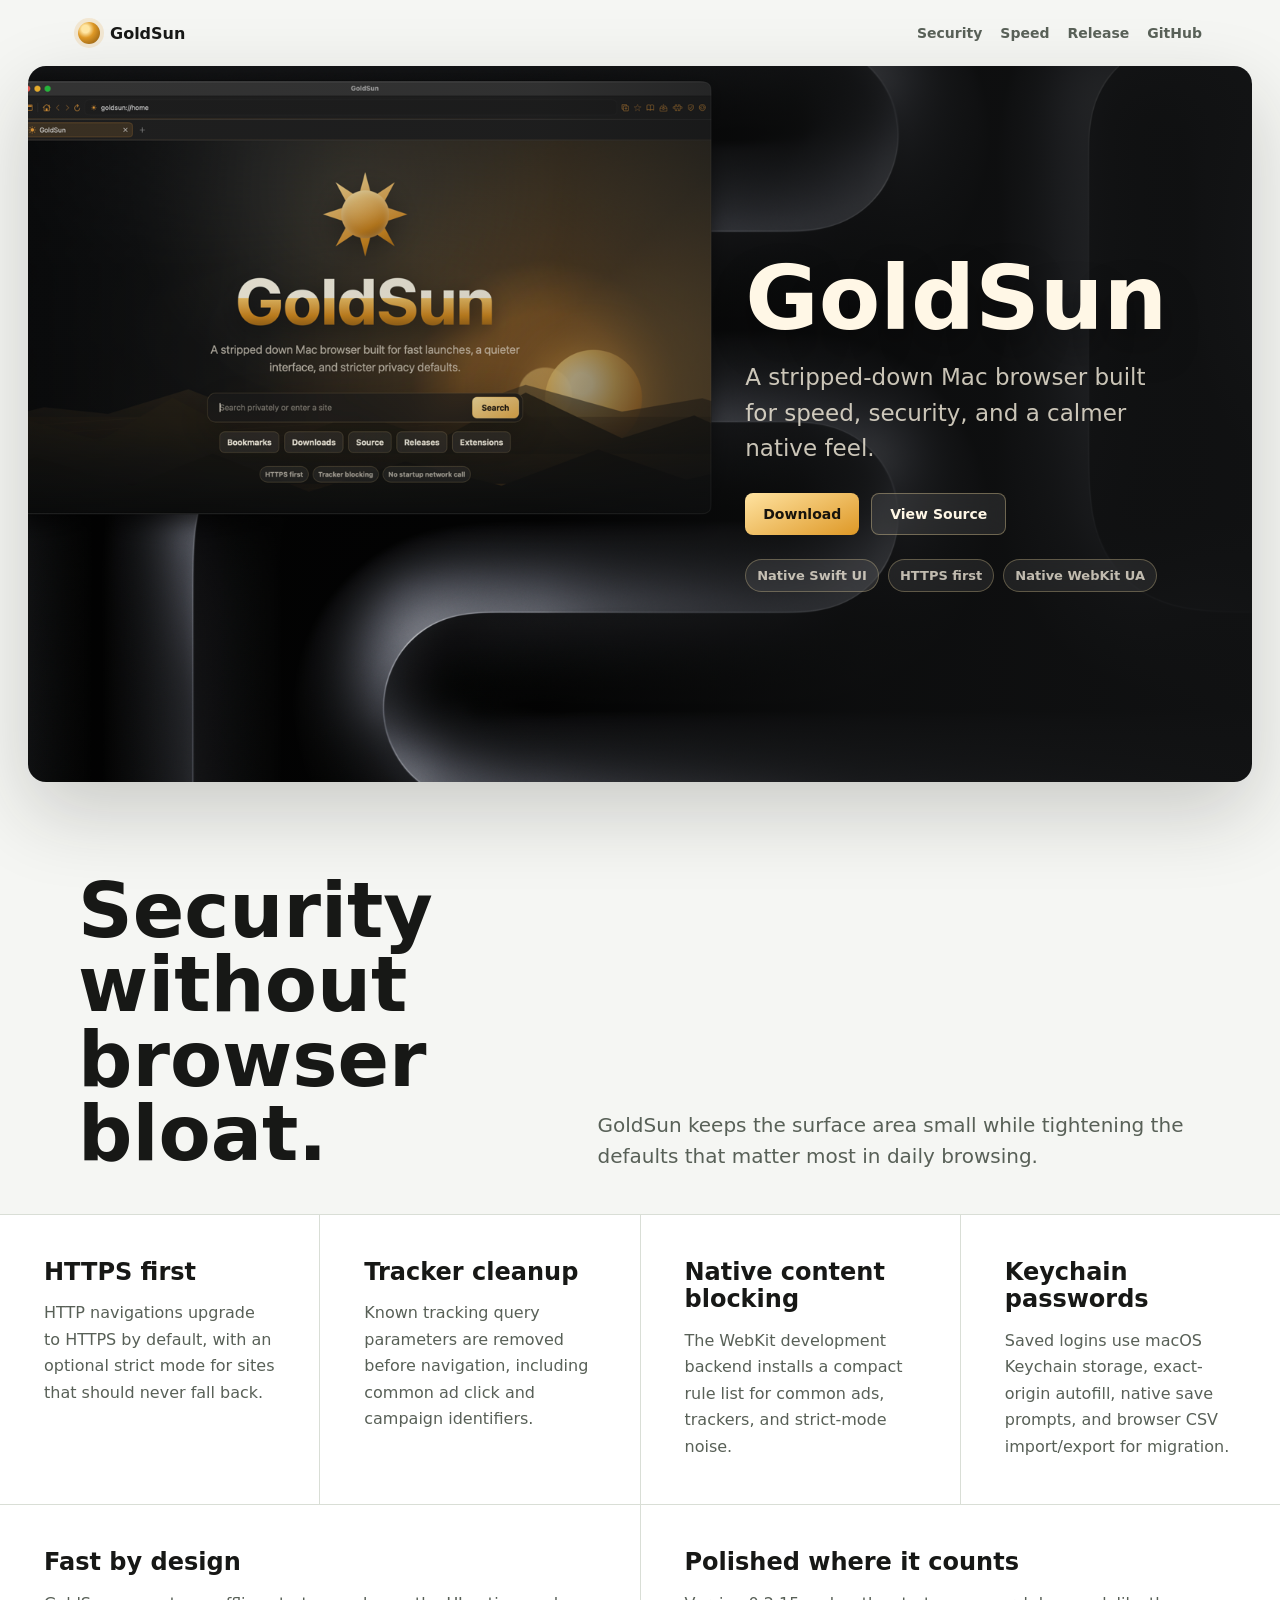
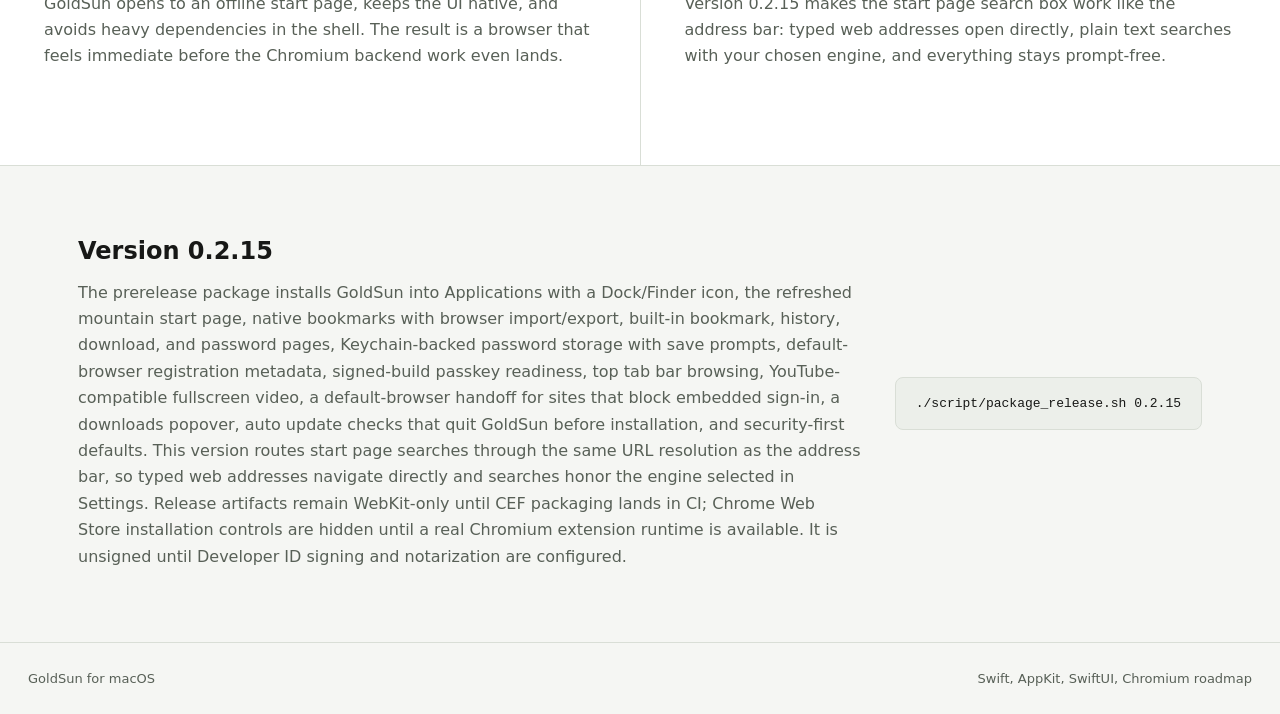
==== docs/index.html @ 2f9e217e "Resolve start page searches like the address bar Co-Authored-By: Claude Fable 5 <noreply@anthropic.c" ====
<!doctype html>
<html lang="en">
  <head>
    <meta charset="utf-8">
    <meta name="viewport" content="width=device-width, initial-scale=1">
    <meta name="description" content="GoldSun is a stripped-down macOS browser focused on fast launches, native polish, and security-first browsing defaults.">
    <title>GoldSun for macOS</title>
    <link rel="stylesheet" href="styles.css">
  </head>
  <body>
    <header class="site-header">
      <a class="brand" href="#top" aria-label="GoldSun home">
        <span class="brand-mark" aria-hidden="true"></span>
        <span>GoldSun</span>
      </a>
      <nav aria-label="Primary">
        <a href="#security">Security</a>
        <a href="#speed">Speed</a>
        <a href="#release">Release</a>
        <a href="https://github.com/eMacTh3Creator/GoldSun">GitHub</a>
      </nav>
    </header>

    <main id="top">
      <section class="hero">
        <div class="hero-copy">
          <h1>GoldSun</h1>
          <p>A stripped-down Mac browser built for speed, security, and a calmer native feel.</p>
          <div class="actions">
            <a class="button primary" href="https://github.com/eMacTh3Creator/GoldSun/releases/download/v0.2.15/GoldSun-0.2.15.pkg">Download</a>
            <a class="button secondary" href="https://github.com/eMacTh3Creator/GoldSun">View Source</a>
          </div>
          <div class="hero-points" aria-label="GoldSun priorities">
            <span>Native Swift UI</span>
            <span>HTTPS first</span>
            <span>Native WebKit UA</span>
          </div>
        </div>
      </section>

      <section id="security" class="intro">
        <h2>Security without browser bloat.</h2>
        <p>GoldSun keeps the surface area small while tightening the defaults that matter most in daily browsing.</p>
      </section>

      <section class="feature-band">
        <div class="feature">
          <h2>HTTPS first</h2>
          <p>HTTP navigations upgrade to HTTPS by default, with an optional strict mode for sites that should never fall back.</p>
        </div>
        <div class="feature">
          <h2>Tracker cleanup</h2>
          <p>Known tracking query parameters are removed before navigation, including common ad click and campaign identifiers.</p>
        </div>
        <div class="feature">
          <h2>Native content blocking</h2>
          <p>The WebKit development backend installs a compact rule list for common ads, trackers, and strict-mode noise.</p>
        </div>
        <div class="feature">
          <h2>Keychain passwords</h2>
          <p>Saved logins use macOS Keychain storage, exact-origin autofill, native save prompts, and browser CSV import/export for migration.</p>
        </div>
      </section>

      <section id="speed" class="split">
        <div class="feature">
          <h2>Fast by design</h2>
          <p>GoldSun opens to an offline start page, keeps the UI native, and avoids heavy dependencies in the shell. The result is a browser that feels immediate before the Chromium backend work even lands.</p>
        </div>
        <div class="feature">
          <h2>Polished where it counts</h2>
          <p>Version 0.2.15 makes the start page search box work like the address bar: typed web addresses open directly, plain text searches with your chosen engine, and everything stays prompt-free.</p>
        </div>
      </section>

      <section id="release" class="release">
        <div>
          <h2>Version 0.2.15</h2>
          <p>The prerelease package installs GoldSun into Applications with a Dock/Finder icon, the refreshed mountain start page, native bookmarks with browser import/export, built-in bookmark, history, download, and password pages, Keychain-backed password storage with save prompts, default-browser registration metadata, signed-build passkey readiness, top tab bar browsing, YouTube-compatible fullscreen video, a default-browser handoff for sites that block embedded sign-in, a downloads popover, auto update checks that quit GoldSun before installation, and security-first defaults. This version routes start page searches through the same URL resolution as the address bar, so typed web addresses navigate directly and searches honor the engine selected in Settings. Release artifacts remain WebKit-only until CEF packaging lands in CI; Chrome Web Store installation controls are hidden until a real Chromium extension runtime is available. It is unsigned until Developer ID signing and notarization are configured.</p>
        </div>
        <pre><code>./script/package_release.sh 0.2.15</code></pre>
      </section>
    </main>

    <footer>
      <span>GoldSun for macOS</span>
      <span>Swift, AppKit, SwiftUI, Chromium roadmap</span>
    </footer>
  </body>
</html>
---- docs/styles.css ----
:root {
  color-scheme: light dark;
  --bg: #f5f6f3;
  --surface: #ffffff;
  --surface-strong: #ecefea;
  --text: #171816;
  --muted: #586057;
  --line: #d9ded6;
  --gold: #de9826;
  --gold-soft: #ffe3a1;
  --gold-dark: #7d4f0b;
  --night: #171819;
  --shadow: 0 30px 80px rgba(29, 30, 27, 0.2);
}

@media (prefers-color-scheme: dark) {
  :root {
    --bg: #111310;
    --surface: #1a1d18;
    --surface-strong: #242820;
    --text: #f5f6f2;
    --muted: #b8beb3;
    --line: #343a30;
    --gold: #dca23a;
    --gold-soft: #ffe1a0;
    --gold-dark: #f0c56c;
    --shadow: 0 24px 70px rgba(0, 0, 0, 0.36);
  }
}

* {
  box-sizing: border-box;
}

html {
  scroll-behavior: smooth;
}

body {
  margin: 0;
  background: var(--bg);
  color: var(--text);
  font-family: Inter, ui-sans-serif, system-ui, -apple-system, BlinkMacSystemFont, "Segoe UI", sans-serif;
  letter-spacing: 0;
}

a {
  color: inherit;
  text-decoration: none;
}

.site-header {
  display: flex;
  align-items: center;
  justify-content: space-between;
  gap: 24px;
  max-width: 1180px;
  margin: 0 auto;
  padding: 22px 28px;
  position: relative;
  z-index: 2;
}

.brand {
  display: inline-flex;
  align-items: center;
  gap: 10px;
  font-weight: 700;
}

.brand-mark {
  width: 22px;
  height: 22px;
  border-radius: 50%;
  background: radial-gradient(circle at 34% 32%, #ffe6a3 0 18%, var(--gold) 42%, #81510d 100%);
  box-shadow: 0 0 0 4px color-mix(in srgb, var(--gold) 16%, transparent);
}

nav {
  display: flex;
  align-items: center;
  gap: 18px;
  color: var(--muted);
  font-size: 14px;
  font-weight: 600;
}

nav a:hover {
  color: var(--text);
}

.hero {
  display: flex;
  align-items: center;
  justify-content: flex-end;
  min-height: min(740px, calc(88vh - 76px));
  margin: 0 28px 34px;
  padding: 56px clamp(24px, 6vw, 82px);
  border-radius: 18px;
  overflow: hidden;
  background:
    linear-gradient(90deg, rgba(17, 18, 19, 0.1), rgba(17, 18, 19, 0.18) 42%, rgba(17, 18, 19, 0.74) 68%, rgba(17, 18, 19, 0.96)),
    url("assets/goldsun-hero.png") center / cover;
  box-shadow: var(--shadow);
}

.hero-copy {
  max-width: 440px;
  color: #fff7e6;
}

h1,
h2,
p {
  margin: 0;
}

h1 {
  font-size: clamp(54px, 7vw, 92px);
  line-height: 0.94;
  font-weight: 760;
  text-shadow: 0 18px 36px rgba(0, 0, 0, 0.38);
}

.hero p {
  max-width: 430px;
  margin-top: 20px;
  color: rgba(255, 247, 230, 0.78);
  font-size: clamp(18px, 1.8vw, 24px);
  line-height: 1.55;
}

.actions {
  display: flex;
  flex-wrap: wrap;
  gap: 12px;
  margin-top: 26px;
}

.button {
  display: inline-flex;
  align-items: center;
  justify-content: center;
  min-height: 42px;
  padding: 0 18px;
  border-radius: 8px;
  font-size: 14px;
  font-weight: 700;
}

.button.primary {
  background: linear-gradient(155deg, var(--gold-soft), var(--gold));
  color: #17130c;
}

.button.secondary {
  border: 1px solid rgba(255, 228, 164, 0.34);
  background: rgba(255, 255, 255, 0.09);
  color: #fff7e6;
  backdrop-filter: blur(16px);
}

.hero-points {
  display: flex;
  flex-wrap: wrap;
  gap: 9px;
  max-width: 440px;
  margin-top: 24px;
  color: rgba(255, 247, 230, 0.72);
  font-size: 13px;
  font-weight: 720;
}

.hero-points span {
  padding: 8px 11px;
  border: 1px solid rgba(255, 228, 164, 0.28);
  border-radius: 999px;
  background: rgba(255, 255, 255, 0.08);
  backdrop-filter: blur(14px);
}

.intro {
  display: grid;
  grid-template-columns: minmax(260px, 0.8fr) minmax(300px, 1fr);
  gap: 36px;
  max-width: 1180px;
  margin: 0 auto;
  padding: 58px 28px 42px;
}

.intro h2 {
  font-size: clamp(36px, 6vw, 76px);
  line-height: 0.98;
}

.intro p {
  align-self: end;
  color: var(--muted);
  font-size: 20px;
  line-height: 1.55;
}

.feature-band {
  display: grid;
  grid-template-columns: repeat(auto-fit, minmax(230px, 1fr));
  gap: 1px;
  background: var(--line);
  border-block: 1px solid var(--line);
}

.feature {
  min-height: 260px;
  padding: 44px;
  background: var(--surface);
}

.split {
  display: grid;
  grid-template-columns: 1fr 1fr;
  gap: 1px;
  background: var(--line);
  border-bottom: 1px solid var(--line);
}

.feature h2,
.release h2 {
  font-size: 24px;
  line-height: 1.15;
}

.feature p,
.release p {
  margin-top: 14px;
  color: var(--muted);
  line-height: 1.65;
}

.release {
  display: grid;
  grid-template-columns: 1fr auto;
  gap: 34px;
  align-items: center;
  max-width: 1180px;
  margin: 0 auto;
  padding: 72px 28px;
}

pre {
  margin: 0;
  padding: 18px 20px;
  border: 1px solid var(--line);
  border-radius: 8px;
  background: var(--surface-strong);
  overflow-x: auto;
}

code {
  font-family: ui-monospace, SFMono-Regular, Menlo, Monaco, Consolas, monospace;
  font-size: 13px;
}

footer {
  display: flex;
  justify-content: space-between;
  gap: 24px;
  padding: 28px;
  border-top: 1px solid var(--line);
  color: var(--muted);
  font-size: 13px;
}

@media (max-width: 860px) {
  .site-header,
  footer {
    align-items: flex-start;
    flex-direction: column;
  }

  .intro,
  .release {
    grid-template-columns: 1fr;
  }

  .hero {
    justify-content: flex-start;
    min-height: 540px;
    margin: 0 16px 22px;
    padding: 54px 24px;
    border-radius: 14px;
    background:
      linear-gradient(180deg, rgba(17, 18, 19, 0.9), rgba(17, 18, 19, 0.64)),
      url("assets/goldsun-hero.png") 76% center / cover;
  }

  .hero-copy {
    max-width: 100%;
  }

  h1 {
    font-size: clamp(48px, 17vw, 72px);
  }

  .hero p {
    font-size: 18px;
  }

  .feature-band {
    grid-template-columns: 1fr;
  }

  .split {
    grid-template-columns: 1fr;
  }

  .feature {
    min-height: 0;
    padding: 34px 28px;
  }
}
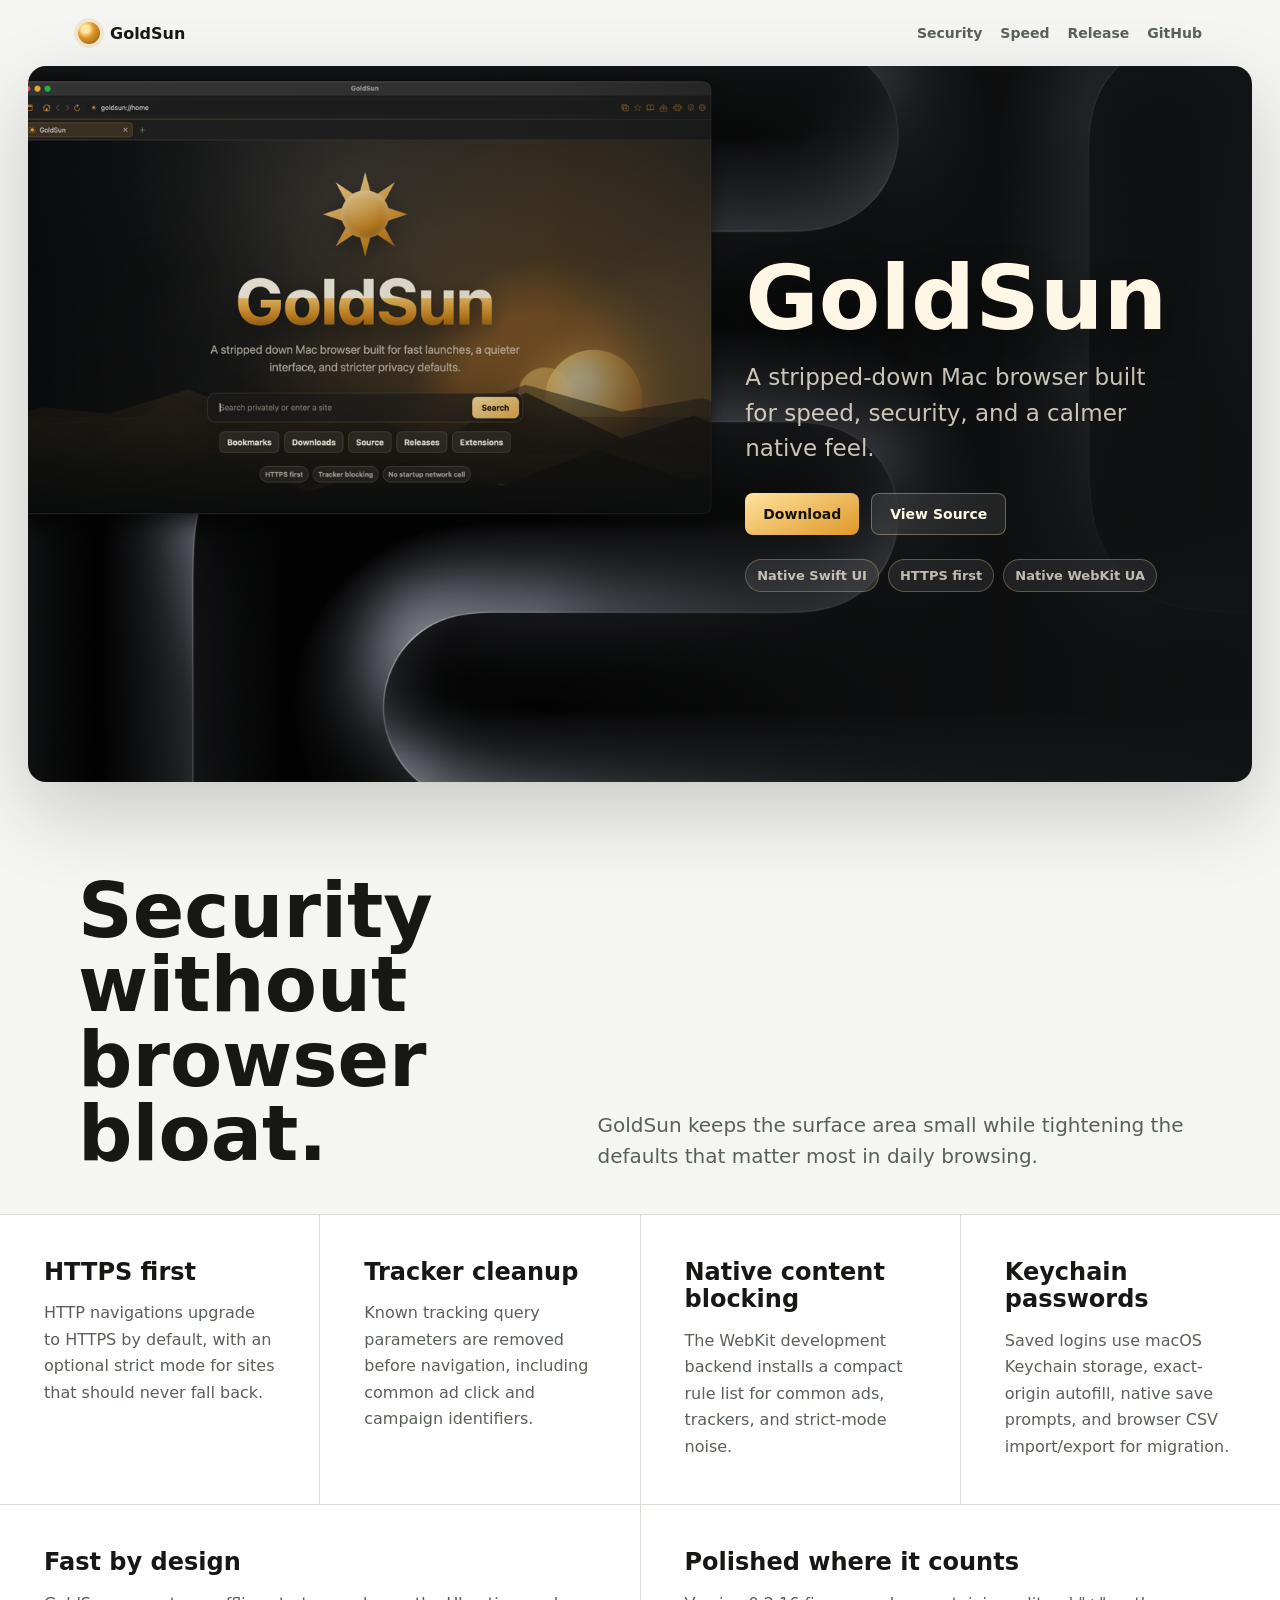
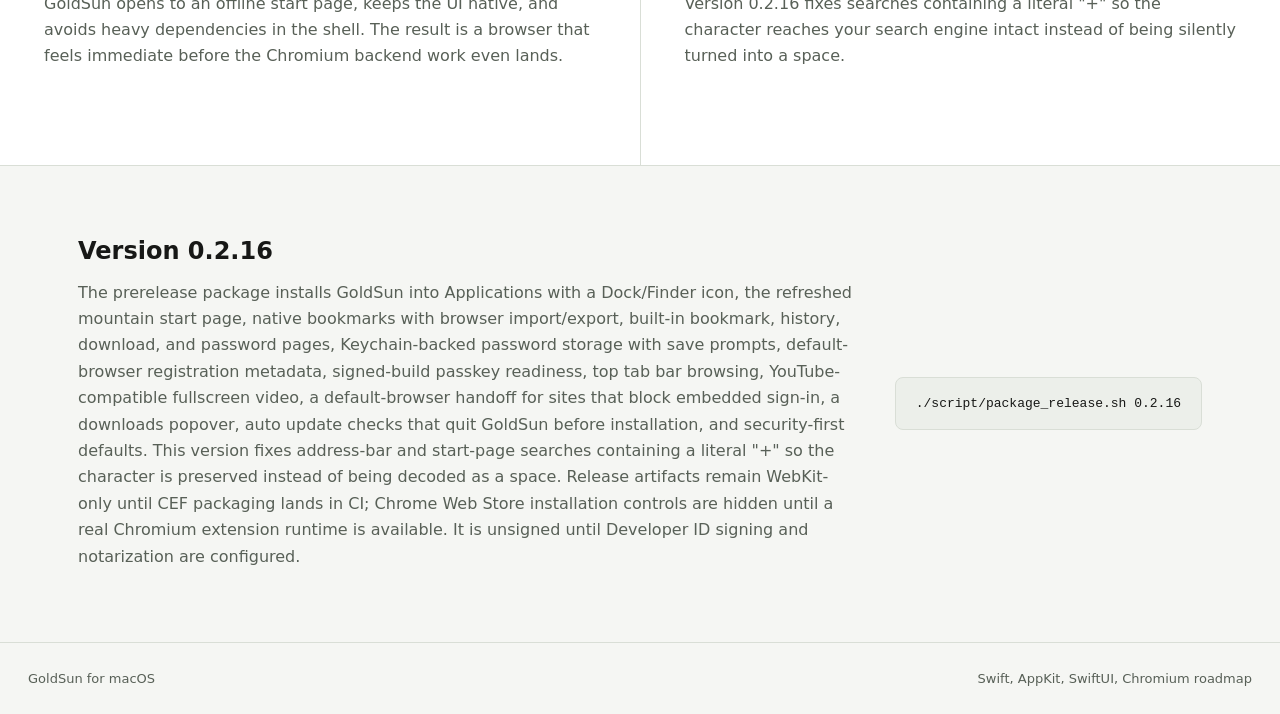
==== commit 11943366: "Fix literal + being decoded as a space in search queries Co-Authored-By: Claude Fable 5 <noreply@ant" ====
--- a/docs/index.html
+++ b/docs/index.html
@@ -27,7 +27,7 @@
           <h1>GoldSun</h1>
           <p>A stripped-down Mac browser built for speed, security, and a calmer native feel.</p>
           <div class="actions">
-            <a class="button primary" href="https://github.com/eMacTh3Creator/GoldSun/releases/download/v0.2.15/GoldSun-0.2.15.pkg">Download</a>
+            <a class="button primary" href="https://github.com/eMacTh3Creator/GoldSun/releases/download/v0.2.16/GoldSun-0.2.16.pkg">Download</a>
             <a class="button secondary" href="https://github.com/eMacTh3Creator/GoldSun">View Source</a>
           </div>
           <div class="hero-points" aria-label="GoldSun priorities">
@@ -69,16 +69,16 @@
         </div>
         <div class="feature">
           <h2>Polished where it counts</h2>
-          <p>Version 0.2.15 makes the start page search box work like the address bar: typed web addresses open directly, plain text searches with your chosen engine, and everything stays prompt-free.</p>
+          <p>Version 0.2.16 fixes searches containing a literal "+" so the character reaches your search engine intact instead of being silently turned into a space.</p>
         </div>
       </section>
 
       <section id="release" class="release">
         <div>
-          <h2>Version 0.2.15</h2>
-          <p>The prerelease package installs GoldSun into Applications with a Dock/Finder icon, the refreshed mountain start page, native bookmarks with browser import/export, built-in bookmark, history, download, and password pages, Keychain-backed password storage with save prompts, default-browser registration metadata, signed-build passkey readiness, top tab bar browsing, YouTube-compatible fullscreen video, a default-browser handoff for sites that block embedded sign-in, a downloads popover, auto update checks that quit GoldSun before installation, and security-first defaults. This version routes start page searches through the same URL resolution as the address bar, so typed web addresses navigate directly and searches honor the engine selected in Settings. Release artifacts remain WebKit-only until CEF packaging lands in CI; Chrome Web Store installation controls are hidden until a real Chromium extension runtime is available. It is unsigned until Developer ID signing and notarization are configured.</p>
+          <h2>Version 0.2.16</h2>
+          <p>The prerelease package installs GoldSun into Applications with a Dock/Finder icon, the refreshed mountain start page, native bookmarks with browser import/export, built-in bookmark, history, download, and password pages, Keychain-backed password storage with save prompts, default-browser registration metadata, signed-build passkey readiness, top tab bar browsing, YouTube-compatible fullscreen video, a default-browser handoff for sites that block embedded sign-in, a downloads popover, auto update checks that quit GoldSun before installation, and security-first defaults. This version fixes address-bar and start-page searches containing a literal "+" so the character is preserved instead of being decoded as a space. Release artifacts remain WebKit-only until CEF packaging lands in CI; Chrome Web Store installation controls are hidden until a real Chromium extension runtime is available. It is unsigned until Developer ID signing and notarization are configured.</p>
         </div>
-        <pre><code>./script/package_release.sh 0.2.15</code></pre>
+        <pre><code>./script/package_release.sh 0.2.16</code></pre>
       </section>
     </main>
 
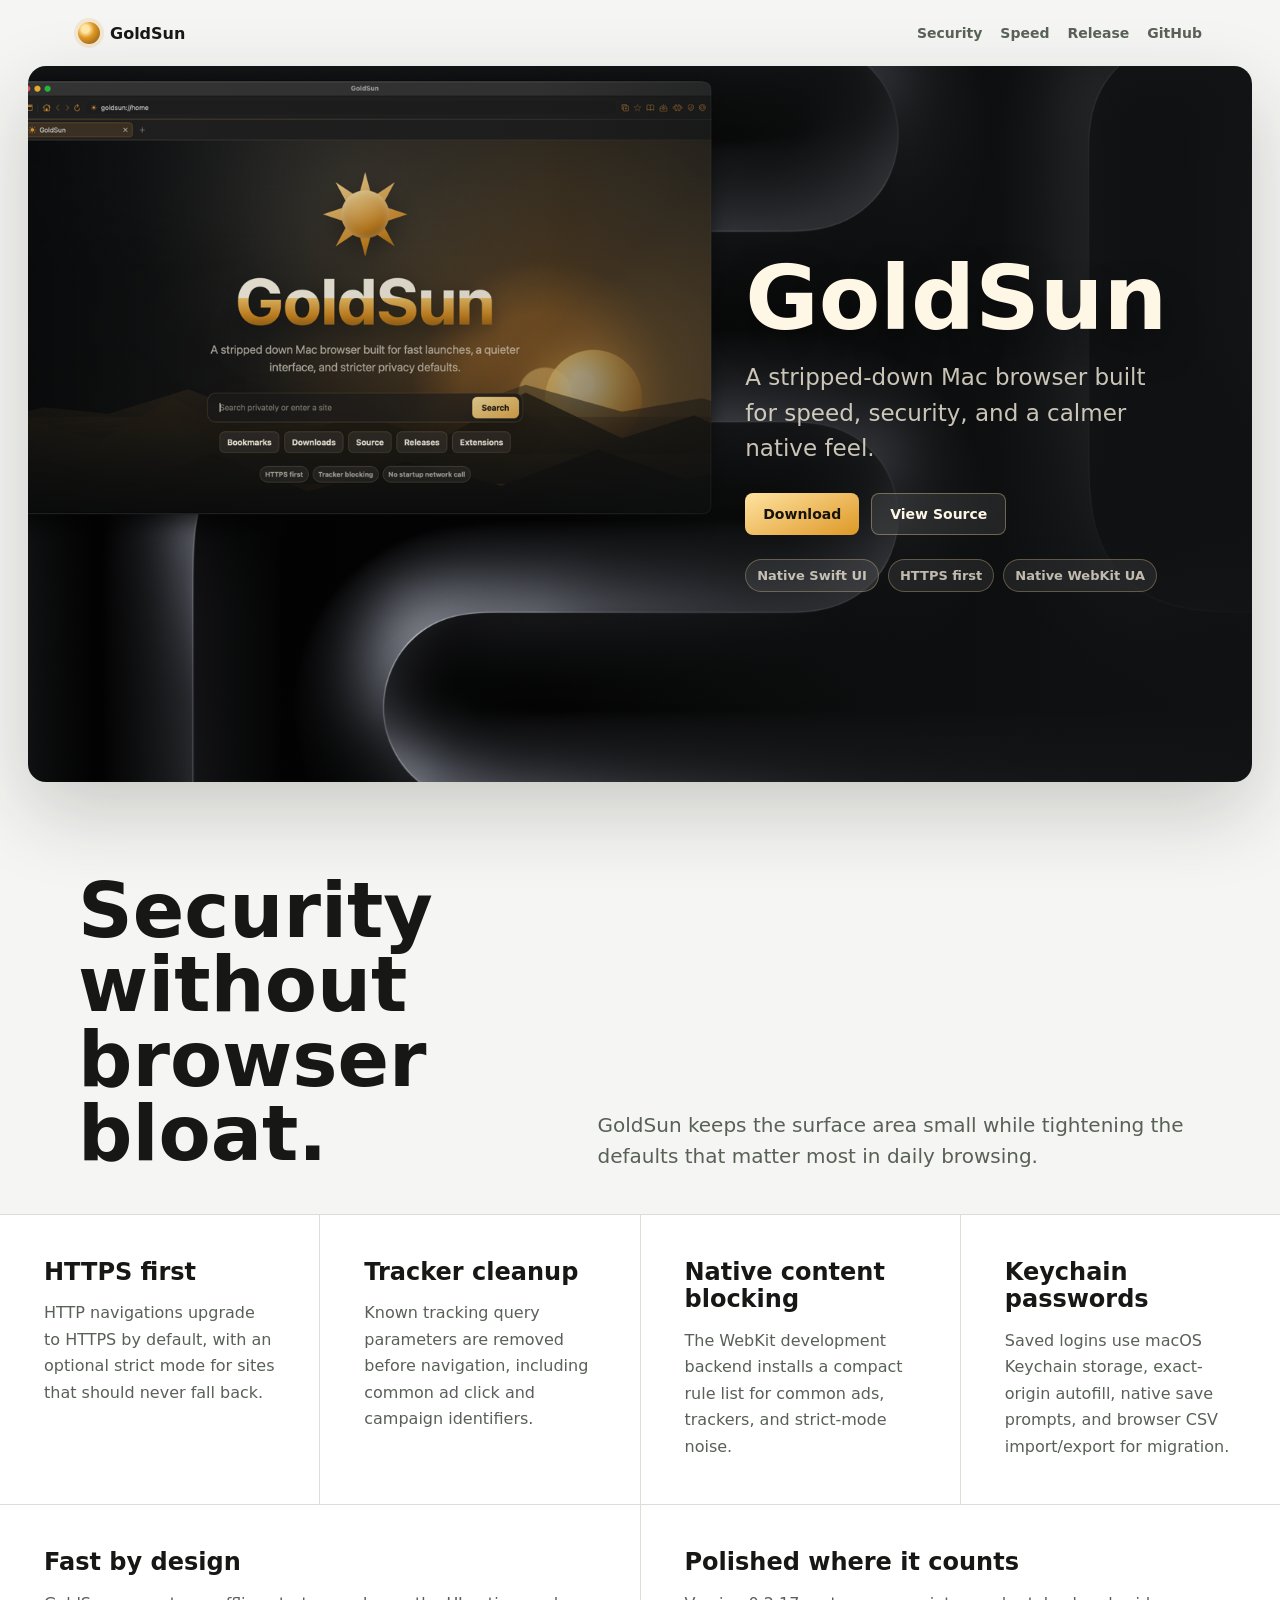
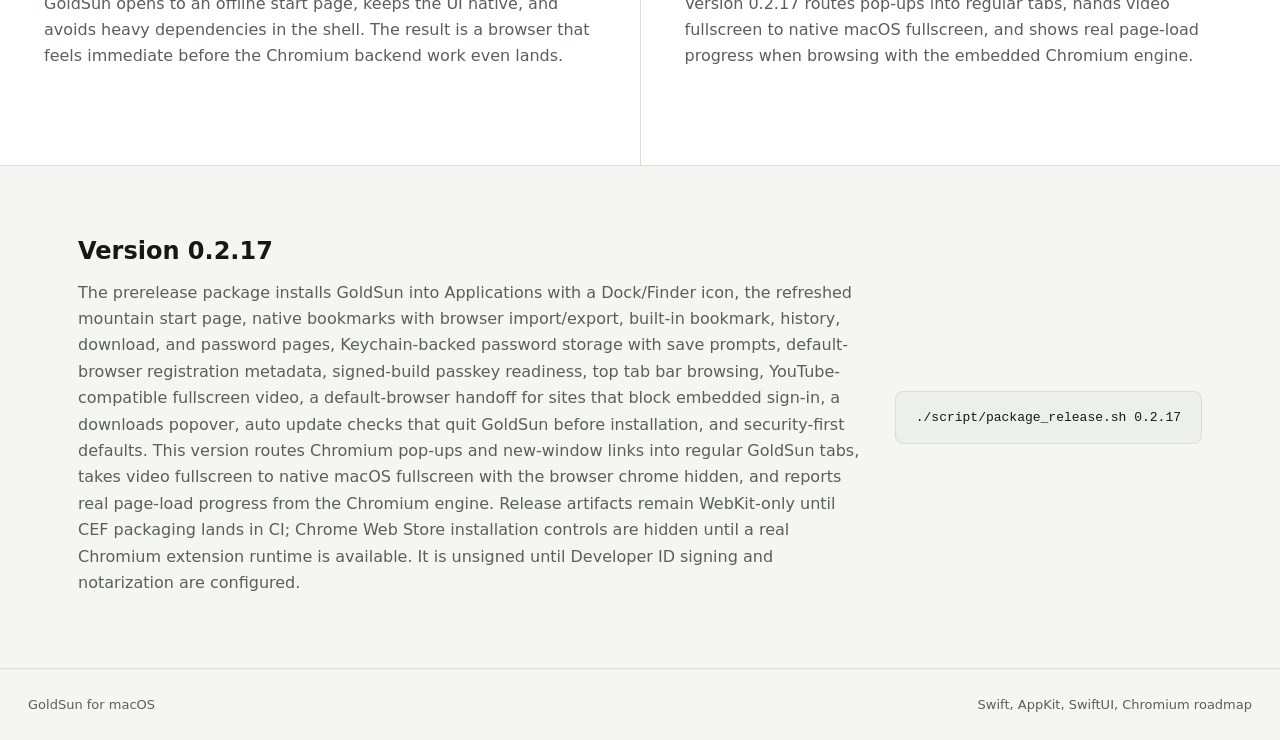
==== commit 656a52a8: "Route Chromium popups into tabs, add native fullscreen and real load progress Co-Authored-By: Claude" ====
--- a/docs/index.html
+++ b/docs/index.html
@@ -27,7 +27,7 @@
           <h1>GoldSun</h1>
           <p>A stripped-down Mac browser built for speed, security, and a calmer native feel.</p>
           <div class="actions">
-            <a class="button primary" href="https://github.com/eMacTh3Creator/GoldSun/releases/download/v0.2.16/GoldSun-0.2.16.pkg">Download</a>
+            <a class="button primary" href="https://github.com/eMacTh3Creator/GoldSun/releases/download/v0.2.17/GoldSun-0.2.17.pkg">Download</a>
             <a class="button secondary" href="https://github.com/eMacTh3Creator/GoldSun">View Source</a>
           </div>
           <div class="hero-points" aria-label="GoldSun priorities">
@@ -69,16 +69,16 @@
         </div>
         <div class="feature">
           <h2>Polished where it counts</h2>
-          <p>Version 0.2.16 fixes searches containing a literal "+" so the character reaches your search engine intact instead of being silently turned into a space.</p>
+          <p>Version 0.2.17 routes pop-ups into regular tabs, hands video fullscreen to native macOS fullscreen, and shows real page-load progress when browsing with the embedded Chromium engine.</p>
         </div>
       </section>
 
       <section id="release" class="release">
         <div>
-          <h2>Version 0.2.16</h2>
-          <p>The prerelease package installs GoldSun into Applications with a Dock/Finder icon, the refreshed mountain start page, native bookmarks with browser import/export, built-in bookmark, history, download, and password pages, Keychain-backed password storage with save prompts, default-browser registration metadata, signed-build passkey readiness, top tab bar browsing, YouTube-compatible fullscreen video, a default-browser handoff for sites that block embedded sign-in, a downloads popover, auto update checks that quit GoldSun before installation, and security-first defaults. This version fixes address-bar and start-page searches containing a literal "+" so the character is preserved instead of being decoded as a space. Release artifacts remain WebKit-only until CEF packaging lands in CI; Chrome Web Store installation controls are hidden until a real Chromium extension runtime is available. It is unsigned until Developer ID signing and notarization are configured.</p>
+          <h2>Version 0.2.17</h2>
+          <p>The prerelease package installs GoldSun into Applications with a Dock/Finder icon, the refreshed mountain start page, native bookmarks with browser import/export, built-in bookmark, history, download, and password pages, Keychain-backed password storage with save prompts, default-browser registration metadata, signed-build passkey readiness, top tab bar browsing, YouTube-compatible fullscreen video, a default-browser handoff for sites that block embedded sign-in, a downloads popover, auto update checks that quit GoldSun before installation, and security-first defaults. This version routes Chromium pop-ups and new-window links into regular GoldSun tabs, takes video fullscreen to native macOS fullscreen with the browser chrome hidden, and reports real page-load progress from the Chromium engine. Release artifacts remain WebKit-only until CEF packaging lands in CI; Chrome Web Store installation controls are hidden until a real Chromium extension runtime is available. It is unsigned until Developer ID signing and notarization are configured.</p>
         </div>
-        <pre><code>./script/package_release.sh 0.2.16</code></pre>
+        <pre><code>./script/package_release.sh 0.2.17</code></pre>
       </section>
     </main>
 
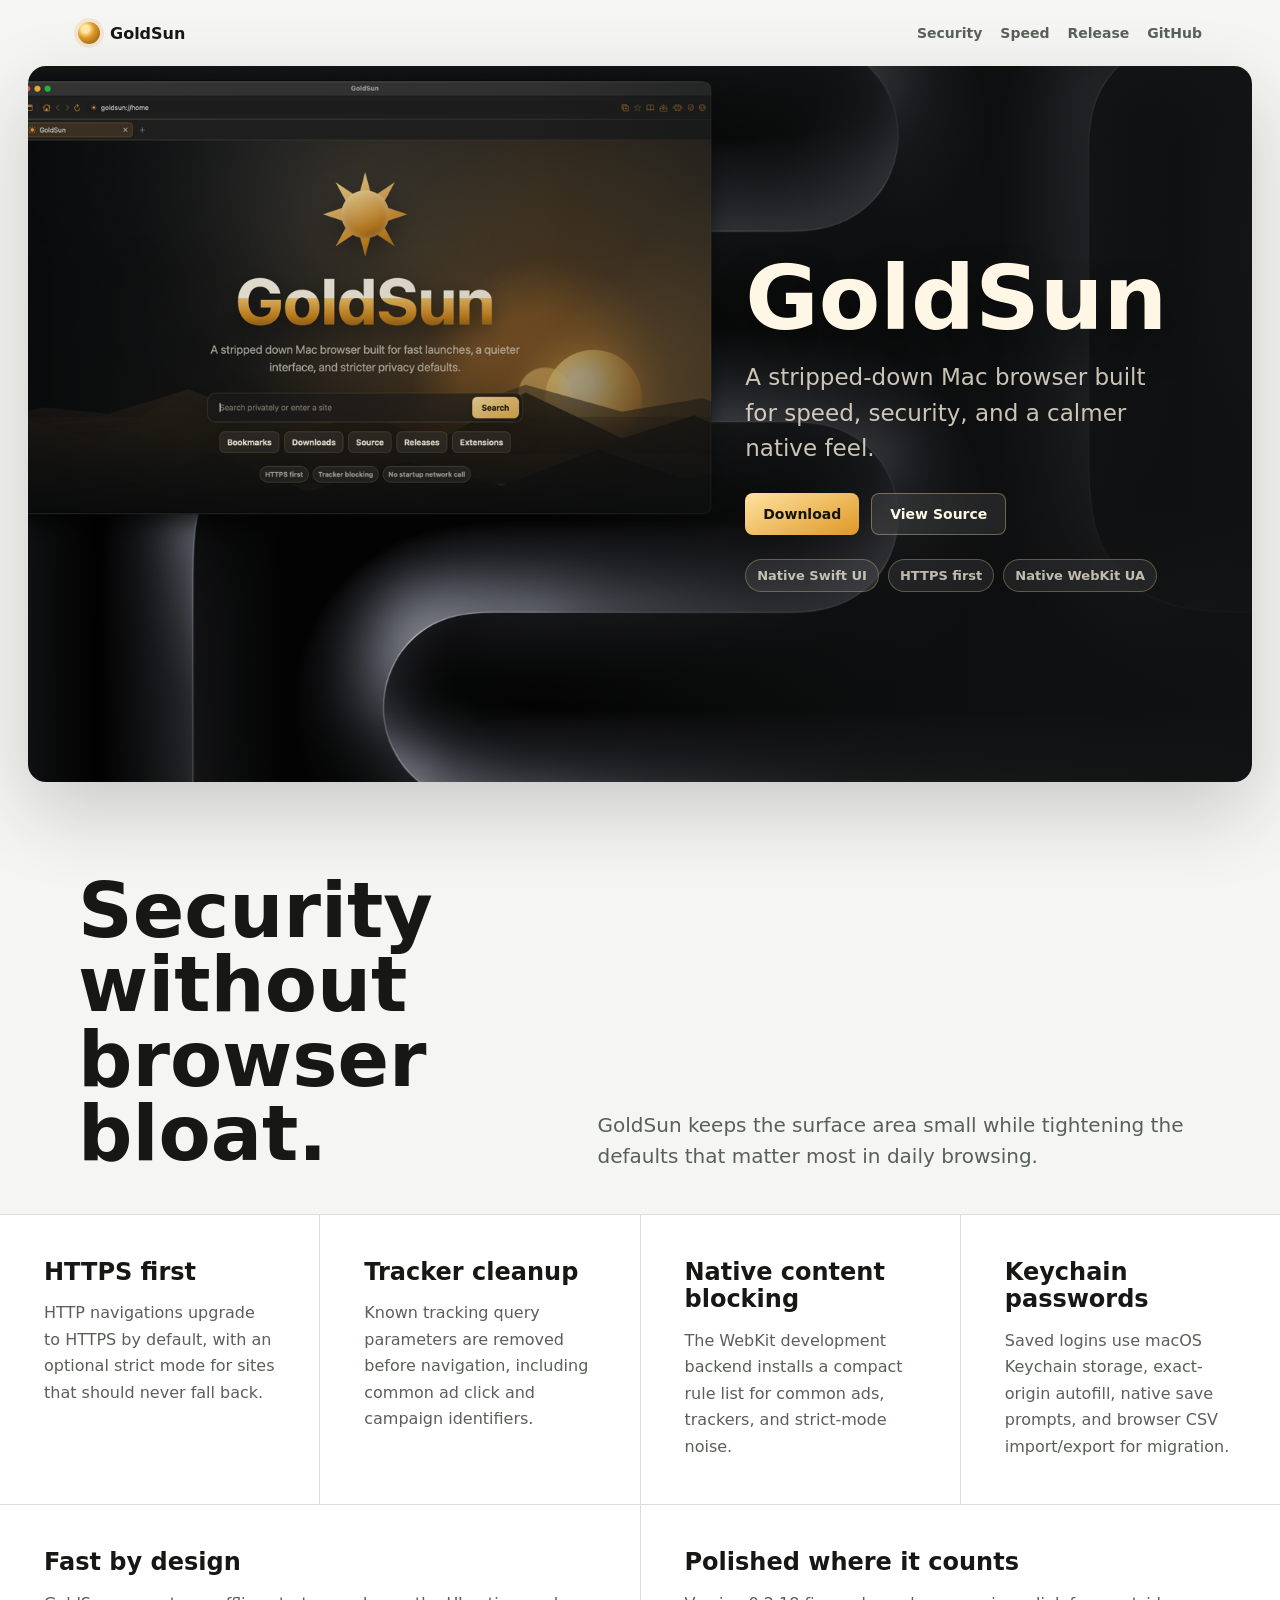
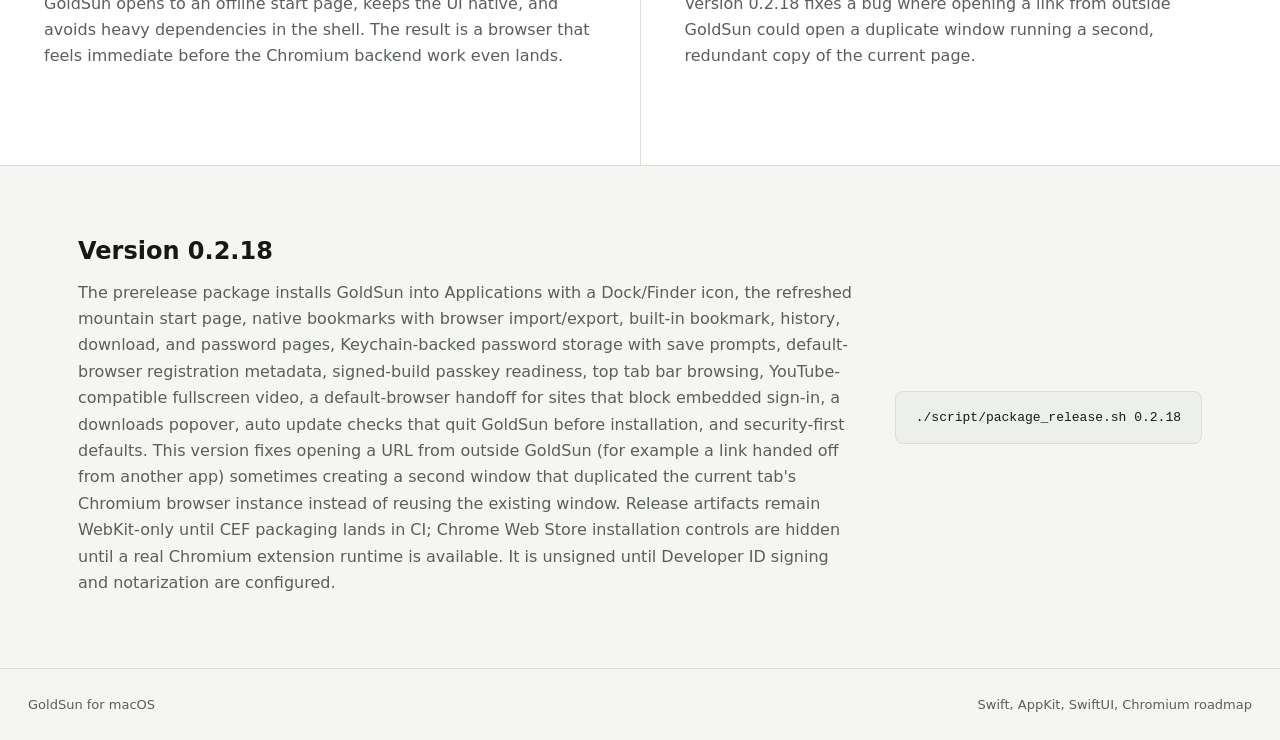
==== commit 67477606: "Fix duplicate CEF browser per tab from external URL-open requests Co-Authored-By: Claude Fable 5 <no" ====
--- a/docs/index.html
+++ b/docs/index.html
@@ -27,7 +27,7 @@
           <h1>GoldSun</h1>
           <p>A stripped-down Mac browser built for speed, security, and a calmer native feel.</p>
           <div class="actions">
-            <a class="button primary" href="https://github.com/eMacTh3Creator/GoldSun/releases/download/v0.2.17/GoldSun-0.2.17.pkg">Download</a>
+            <a class="button primary" href="https://github.com/eMacTh3Creator/GoldSun/releases/download/v0.2.18/GoldSun-0.2.18.pkg">Download</a>
             <a class="button secondary" href="https://github.com/eMacTh3Creator/GoldSun">View Source</a>
           </div>
           <div class="hero-points" aria-label="GoldSun priorities">
@@ -69,16 +69,16 @@
         </div>
         <div class="feature">
           <h2>Polished where it counts</h2>
-          <p>Version 0.2.17 routes pop-ups into regular tabs, hands video fullscreen to native macOS fullscreen, and shows real page-load progress when browsing with the embedded Chromium engine.</p>
+          <p>Version 0.2.18 fixes a bug where opening a link from outside GoldSun could open a duplicate window running a second, redundant copy of the current page.</p>
         </div>
       </section>
 
       <section id="release" class="release">
         <div>
-          <h2>Version 0.2.17</h2>
-          <p>The prerelease package installs GoldSun into Applications with a Dock/Finder icon, the refreshed mountain start page, native bookmarks with browser import/export, built-in bookmark, history, download, and password pages, Keychain-backed password storage with save prompts, default-browser registration metadata, signed-build passkey readiness, top tab bar browsing, YouTube-compatible fullscreen video, a default-browser handoff for sites that block embedded sign-in, a downloads popover, auto update checks that quit GoldSun before installation, and security-first defaults. This version routes Chromium pop-ups and new-window links into regular GoldSun tabs, takes video fullscreen to native macOS fullscreen with the browser chrome hidden, and reports real page-load progress from the Chromium engine. Release artifacts remain WebKit-only until CEF packaging lands in CI; Chrome Web Store installation controls are hidden until a real Chromium extension runtime is available. It is unsigned until Developer ID signing and notarization are configured.</p>
+          <h2>Version 0.2.18</h2>
+          <p>The prerelease package installs GoldSun into Applications with a Dock/Finder icon, the refreshed mountain start page, native bookmarks with browser import/export, built-in bookmark, history, download, and password pages, Keychain-backed password storage with save prompts, default-browser registration metadata, signed-build passkey readiness, top tab bar browsing, YouTube-compatible fullscreen video, a default-browser handoff for sites that block embedded sign-in, a downloads popover, auto update checks that quit GoldSun before installation, and security-first defaults. This version fixes opening a URL from outside GoldSun (for example a link handed off from another app) sometimes creating a second window that duplicated the current tab's Chromium browser instance instead of reusing the existing window. Release artifacts remain WebKit-only until CEF packaging lands in CI; Chrome Web Store installation controls are hidden until a real Chromium extension runtime is available. It is unsigned until Developer ID signing and notarization are configured.</p>
         </div>
-        <pre><code>./script/package_release.sh 0.2.17</code></pre>
+        <pre><code>./script/package_release.sh 0.2.18</code></pre>
       </section>
     </main>
 
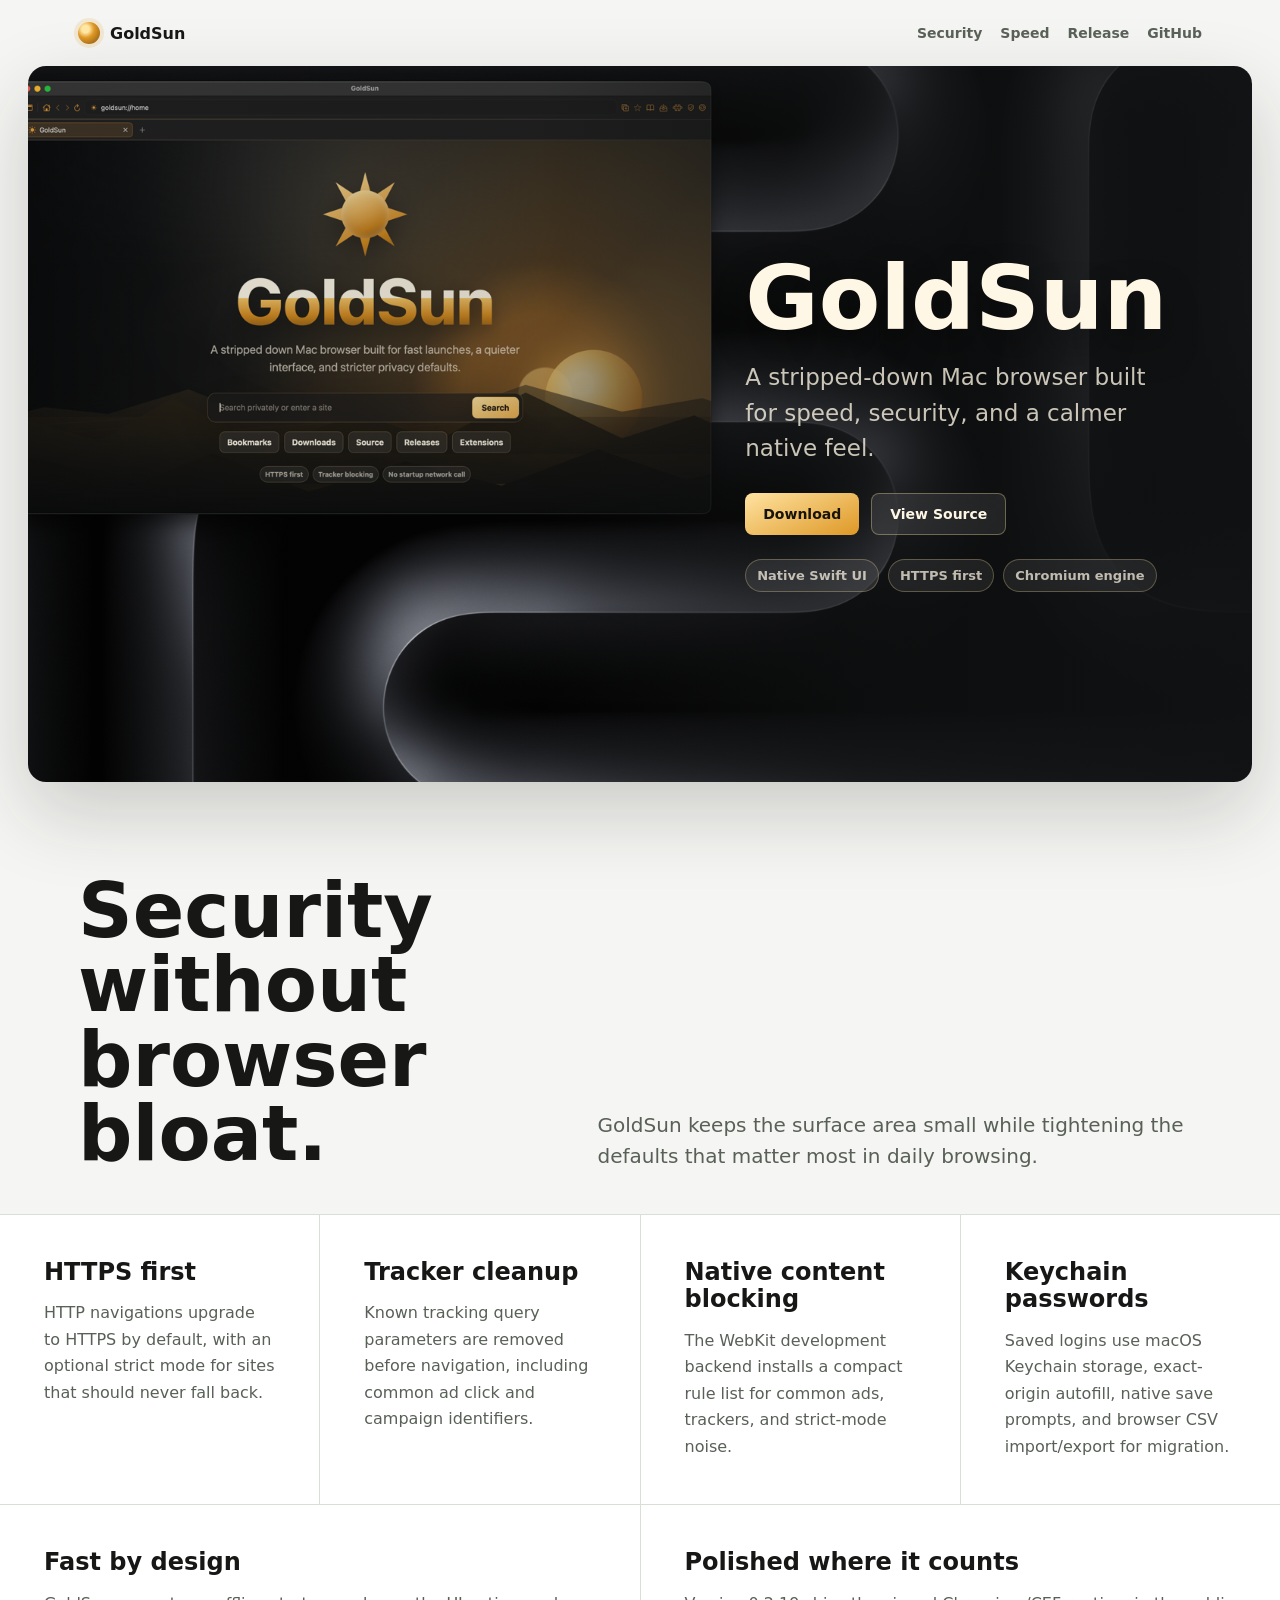
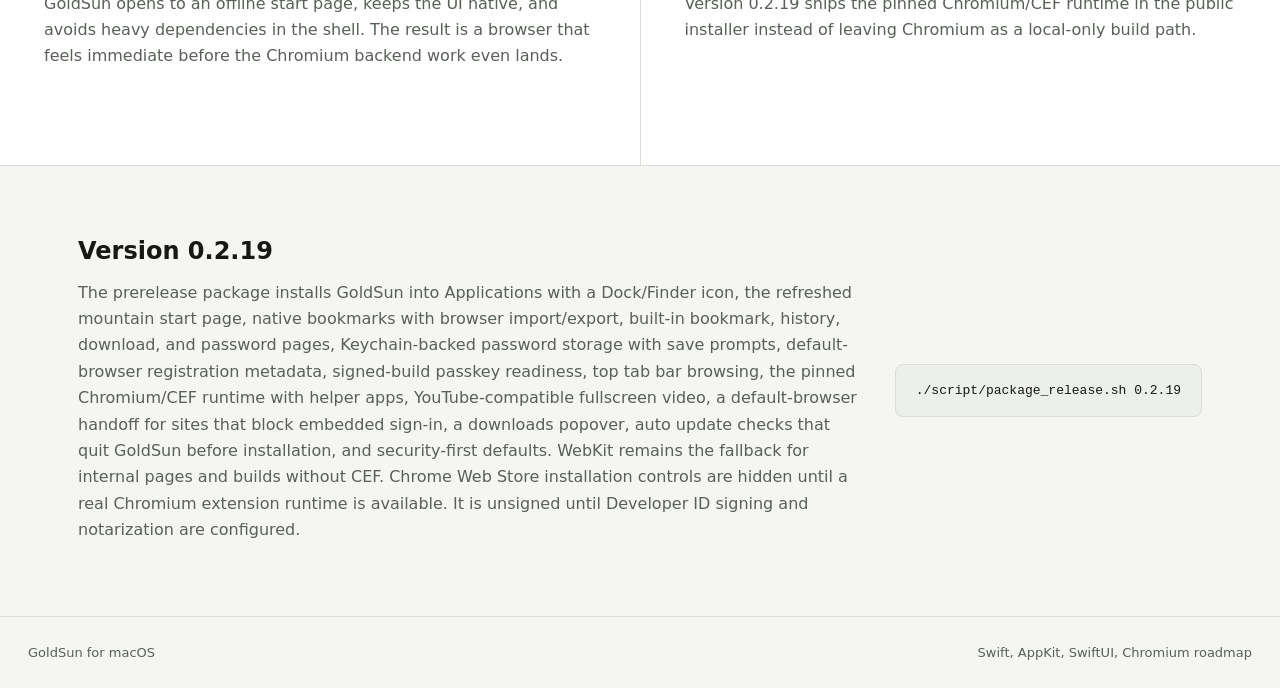
==== commit d7503011: "Bundle CEF in release artifacts" ====
--- a/docs/index.html
+++ b/docs/index.html
@@ -27,13 +27,13 @@
           <h1>GoldSun</h1>
           <p>A stripped-down Mac browser built for speed, security, and a calmer native feel.</p>
           <div class="actions">
-            <a class="button primary" href="https://github.com/eMacTh3Creator/GoldSun/releases/download/v0.2.18/GoldSun-0.2.18.pkg">Download</a>
+            <a class="button primary" href="https://github.com/eMacTh3Creator/GoldSun/releases/download/v0.2.19/GoldSun-0.2.19.pkg">Download</a>
             <a class="button secondary" href="https://github.com/eMacTh3Creator/GoldSun">View Source</a>
           </div>
           <div class="hero-points" aria-label="GoldSun priorities">
             <span>Native Swift UI</span>
             <span>HTTPS first</span>
-            <span>Native WebKit UA</span>
+            <span>Chromium engine</span>
           </div>
         </div>
       </section>
@@ -69,16 +69,16 @@
         </div>
         <div class="feature">
           <h2>Polished where it counts</h2>
-          <p>Version 0.2.18 fixes a bug where opening a link from outside GoldSun could open a duplicate window running a second, redundant copy of the current page.</p>
+          <p>Version 0.2.19 ships the pinned Chromium/CEF runtime in the public installer instead of leaving Chromium as a local-only build path.</p>
         </div>
       </section>
 
       <section id="release" class="release">
         <div>
-          <h2>Version 0.2.18</h2>
-          <p>The prerelease package installs GoldSun into Applications with a Dock/Finder icon, the refreshed mountain start page, native bookmarks with browser import/export, built-in bookmark, history, download, and password pages, Keychain-backed password storage with save prompts, default-browser registration metadata, signed-build passkey readiness, top tab bar browsing, YouTube-compatible fullscreen video, a default-browser handoff for sites that block embedded sign-in, a downloads popover, auto update checks that quit GoldSun before installation, and security-first defaults. This version fixes opening a URL from outside GoldSun (for example a link handed off from another app) sometimes creating a second window that duplicated the current tab's Chromium browser instance instead of reusing the existing window. Release artifacts remain WebKit-only until CEF packaging lands in CI; Chrome Web Store installation controls are hidden until a real Chromium extension runtime is available. It is unsigned until Developer ID signing and notarization are configured.</p>
+          <h2>Version 0.2.19</h2>
+          <p>The prerelease package installs GoldSun into Applications with a Dock/Finder icon, the refreshed mountain start page, native bookmarks with browser import/export, built-in bookmark, history, download, and password pages, Keychain-backed password storage with save prompts, default-browser registration metadata, signed-build passkey readiness, top tab bar browsing, the pinned Chromium/CEF runtime with helper apps, YouTube-compatible fullscreen video, a default-browser handoff for sites that block embedded sign-in, a downloads popover, auto update checks that quit GoldSun before installation, and security-first defaults. WebKit remains the fallback for internal pages and builds without CEF. Chrome Web Store installation controls are hidden until a real Chromium extension runtime is available. It is unsigned until Developer ID signing and notarization are configured.</p>
         </div>
-        <pre><code>./script/package_release.sh 0.2.18</code></pre>
+        <pre><code>./script/package_release.sh 0.2.19</code></pre>
       </section>
     </main>
 
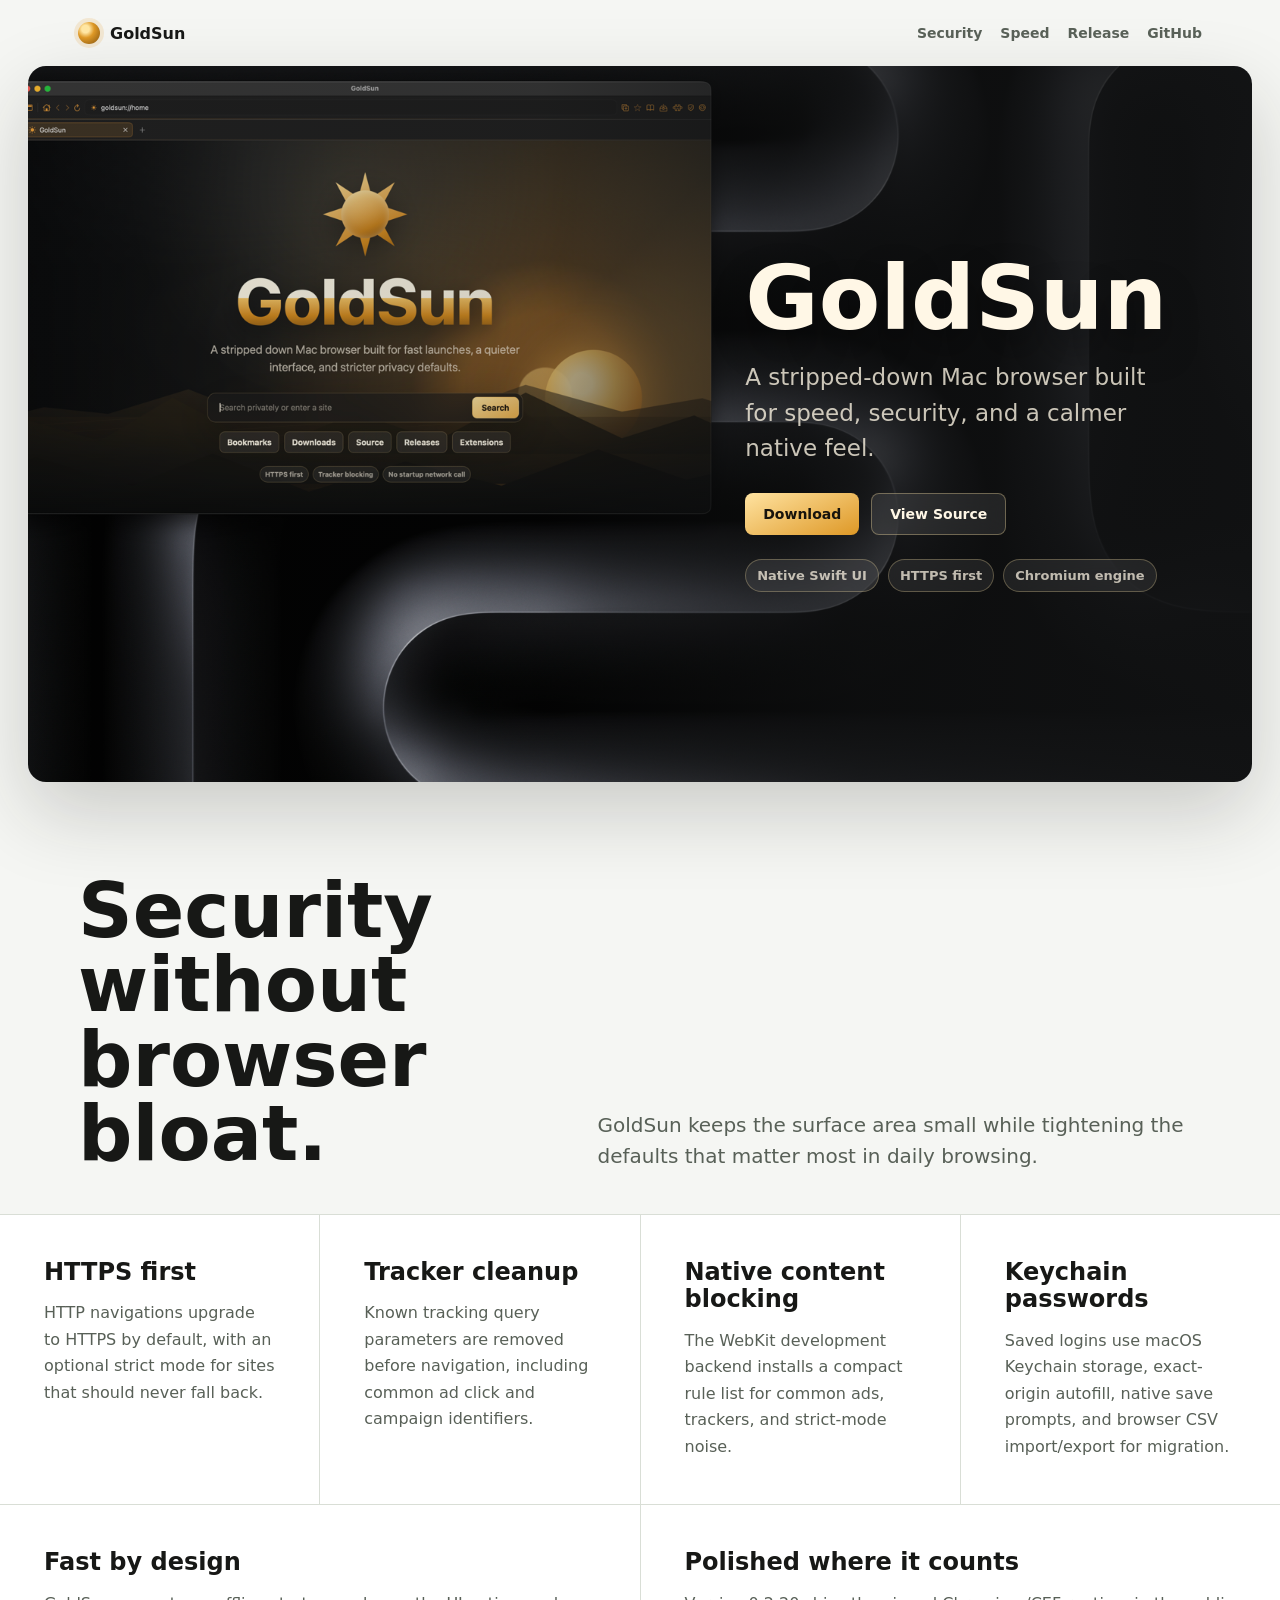
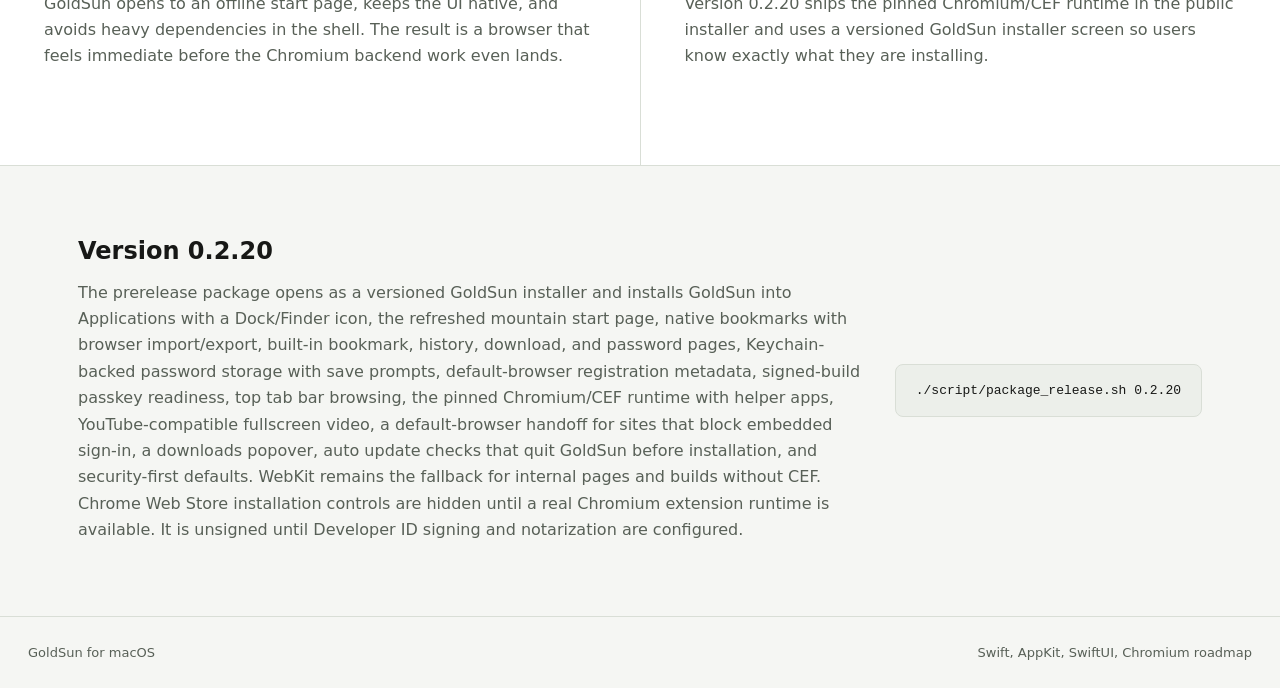
==== commit e6f5fdc7: "Brand installer with release version" ====
--- a/docs/index.html
+++ b/docs/index.html
@@ -27,7 +27,7 @@
           <h1>GoldSun</h1>
           <p>A stripped-down Mac browser built for speed, security, and a calmer native feel.</p>
           <div class="actions">
-            <a class="button primary" href="https://github.com/eMacTh3Creator/GoldSun/releases/download/v0.2.19/GoldSun-0.2.19.pkg">Download</a>
+            <a class="button primary" href="https://github.com/eMacTh3Creator/GoldSun/releases/download/v0.2.20/GoldSun-0.2.20.pkg">Download</a>
             <a class="button secondary" href="https://github.com/eMacTh3Creator/GoldSun">View Source</a>
           </div>
           <div class="hero-points" aria-label="GoldSun priorities">
@@ -69,16 +69,16 @@
         </div>
         <div class="feature">
           <h2>Polished where it counts</h2>
-          <p>Version 0.2.19 ships the pinned Chromium/CEF runtime in the public installer instead of leaving Chromium as a local-only build path.</p>
+          <p>Version 0.2.20 ships the pinned Chromium/CEF runtime in the public installer and uses a versioned GoldSun installer screen so users know exactly what they are installing.</p>
         </div>
       </section>
 
       <section id="release" class="release">
         <div>
-          <h2>Version 0.2.19</h2>
-          <p>The prerelease package installs GoldSun into Applications with a Dock/Finder icon, the refreshed mountain start page, native bookmarks with browser import/export, built-in bookmark, history, download, and password pages, Keychain-backed password storage with save prompts, default-browser registration metadata, signed-build passkey readiness, top tab bar browsing, the pinned Chromium/CEF runtime with helper apps, YouTube-compatible fullscreen video, a default-browser handoff for sites that block embedded sign-in, a downloads popover, auto update checks that quit GoldSun before installation, and security-first defaults. WebKit remains the fallback for internal pages and builds without CEF. Chrome Web Store installation controls are hidden until a real Chromium extension runtime is available. It is unsigned until Developer ID signing and notarization are configured.</p>
+          <h2>Version 0.2.20</h2>
+          <p>The prerelease package opens as a versioned GoldSun installer and installs GoldSun into Applications with a Dock/Finder icon, the refreshed mountain start page, native bookmarks with browser import/export, built-in bookmark, history, download, and password pages, Keychain-backed password storage with save prompts, default-browser registration metadata, signed-build passkey readiness, top tab bar browsing, the pinned Chromium/CEF runtime with helper apps, YouTube-compatible fullscreen video, a default-browser handoff for sites that block embedded sign-in, a downloads popover, auto update checks that quit GoldSun before installation, and security-first defaults. WebKit remains the fallback for internal pages and builds without CEF. Chrome Web Store installation controls are hidden until a real Chromium extension runtime is available. It is unsigned until Developer ID signing and notarization are configured.</p>
         </div>
-        <pre><code>./script/package_release.sh 0.2.19</code></pre>
+        <pre><code>./script/package_release.sh 0.2.20</code></pre>
       </section>
     </main>
 
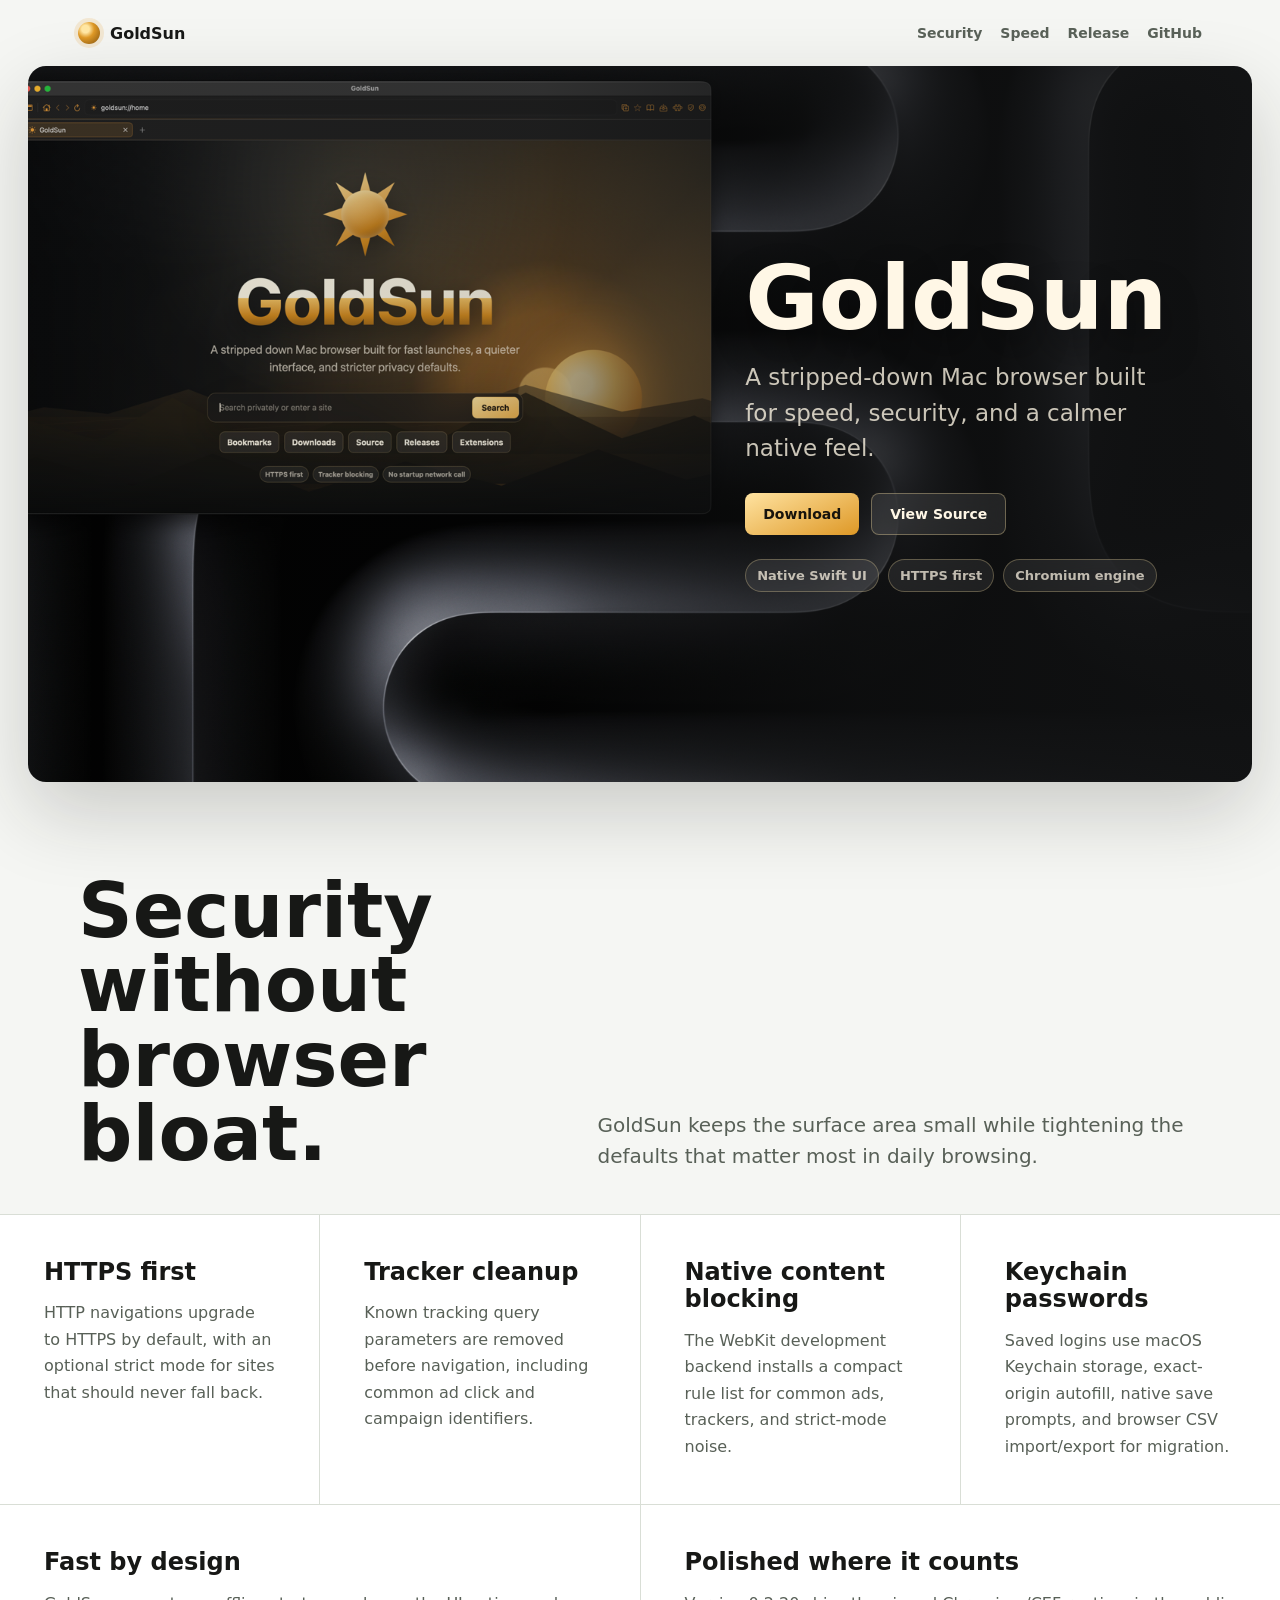
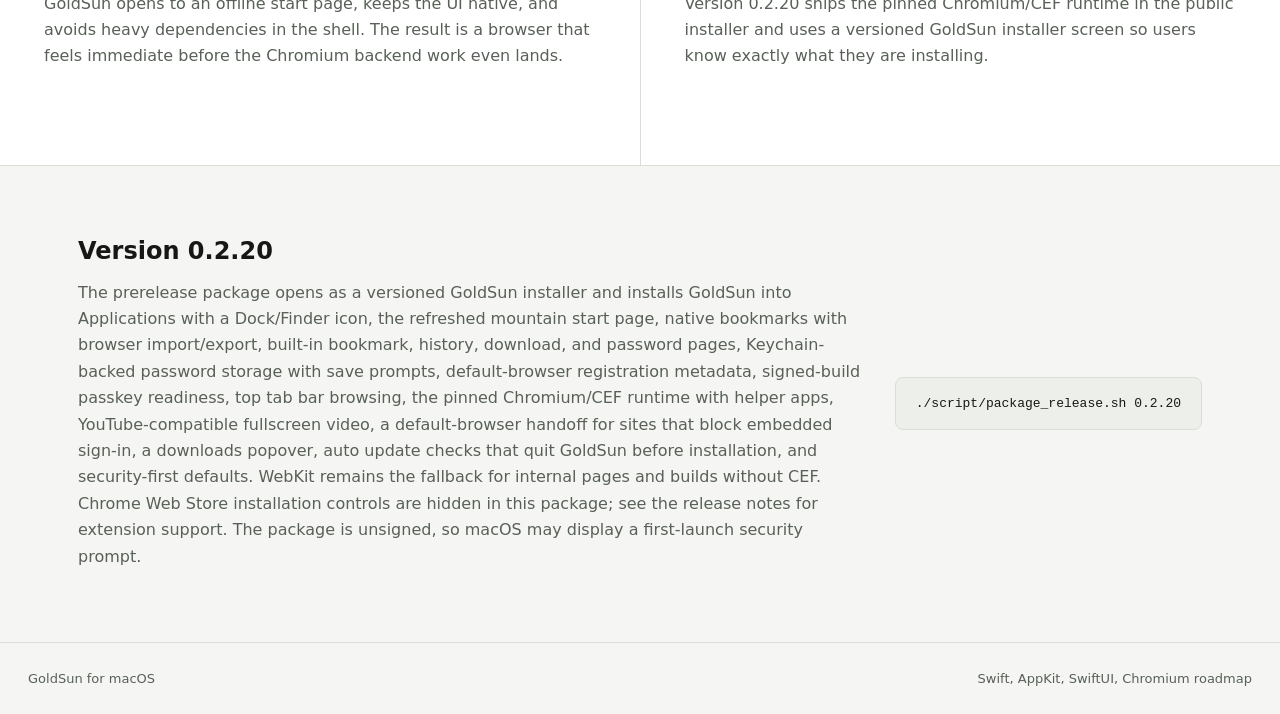
==== commit 169302a2: "Clarify public package details with professional website copy" ====
--- a/docs/index.html
+++ b/docs/index.html
@@ -76,7 +76,7 @@
       <section id="release" class="release">
         <div>
           <h2>Version 0.2.20</h2>
-          <p>The prerelease package opens as a versioned GoldSun installer and installs GoldSun into Applications with a Dock/Finder icon, the refreshed mountain start page, native bookmarks with browser import/export, built-in bookmark, history, download, and password pages, Keychain-backed password storage with save prompts, default-browser registration metadata, signed-build passkey readiness, top tab bar browsing, the pinned Chromium/CEF runtime with helper apps, YouTube-compatible fullscreen video, a default-browser handoff for sites that block embedded sign-in, a downloads popover, auto update checks that quit GoldSun before installation, and security-first defaults. WebKit remains the fallback for internal pages and builds without CEF. Chrome Web Store installation controls are hidden until a real Chromium extension runtime is available. It is unsigned until Developer ID signing and notarization are configured.</p>
+          <p>The prerelease package opens as a versioned GoldSun installer and installs GoldSun into Applications with a Dock/Finder icon, the refreshed mountain start page, native bookmarks with browser import/export, built-in bookmark, history, download, and password pages, Keychain-backed password storage with save prompts, default-browser registration metadata, signed-build passkey readiness, top tab bar browsing, the pinned Chromium/CEF runtime with helper apps, YouTube-compatible fullscreen video, a default-browser handoff for sites that block embedded sign-in, a downloads popover, auto update checks that quit GoldSun before installation, and security-first defaults. WebKit remains the fallback for internal pages and builds without CEF. Chrome Web Store installation controls are hidden in this package; see the release notes for extension support. The package is unsigned, so macOS may display a first-launch security prompt.</p>
         </div>
         <pre><code>./script/package_release.sh 0.2.20</code></pre>
       </section>
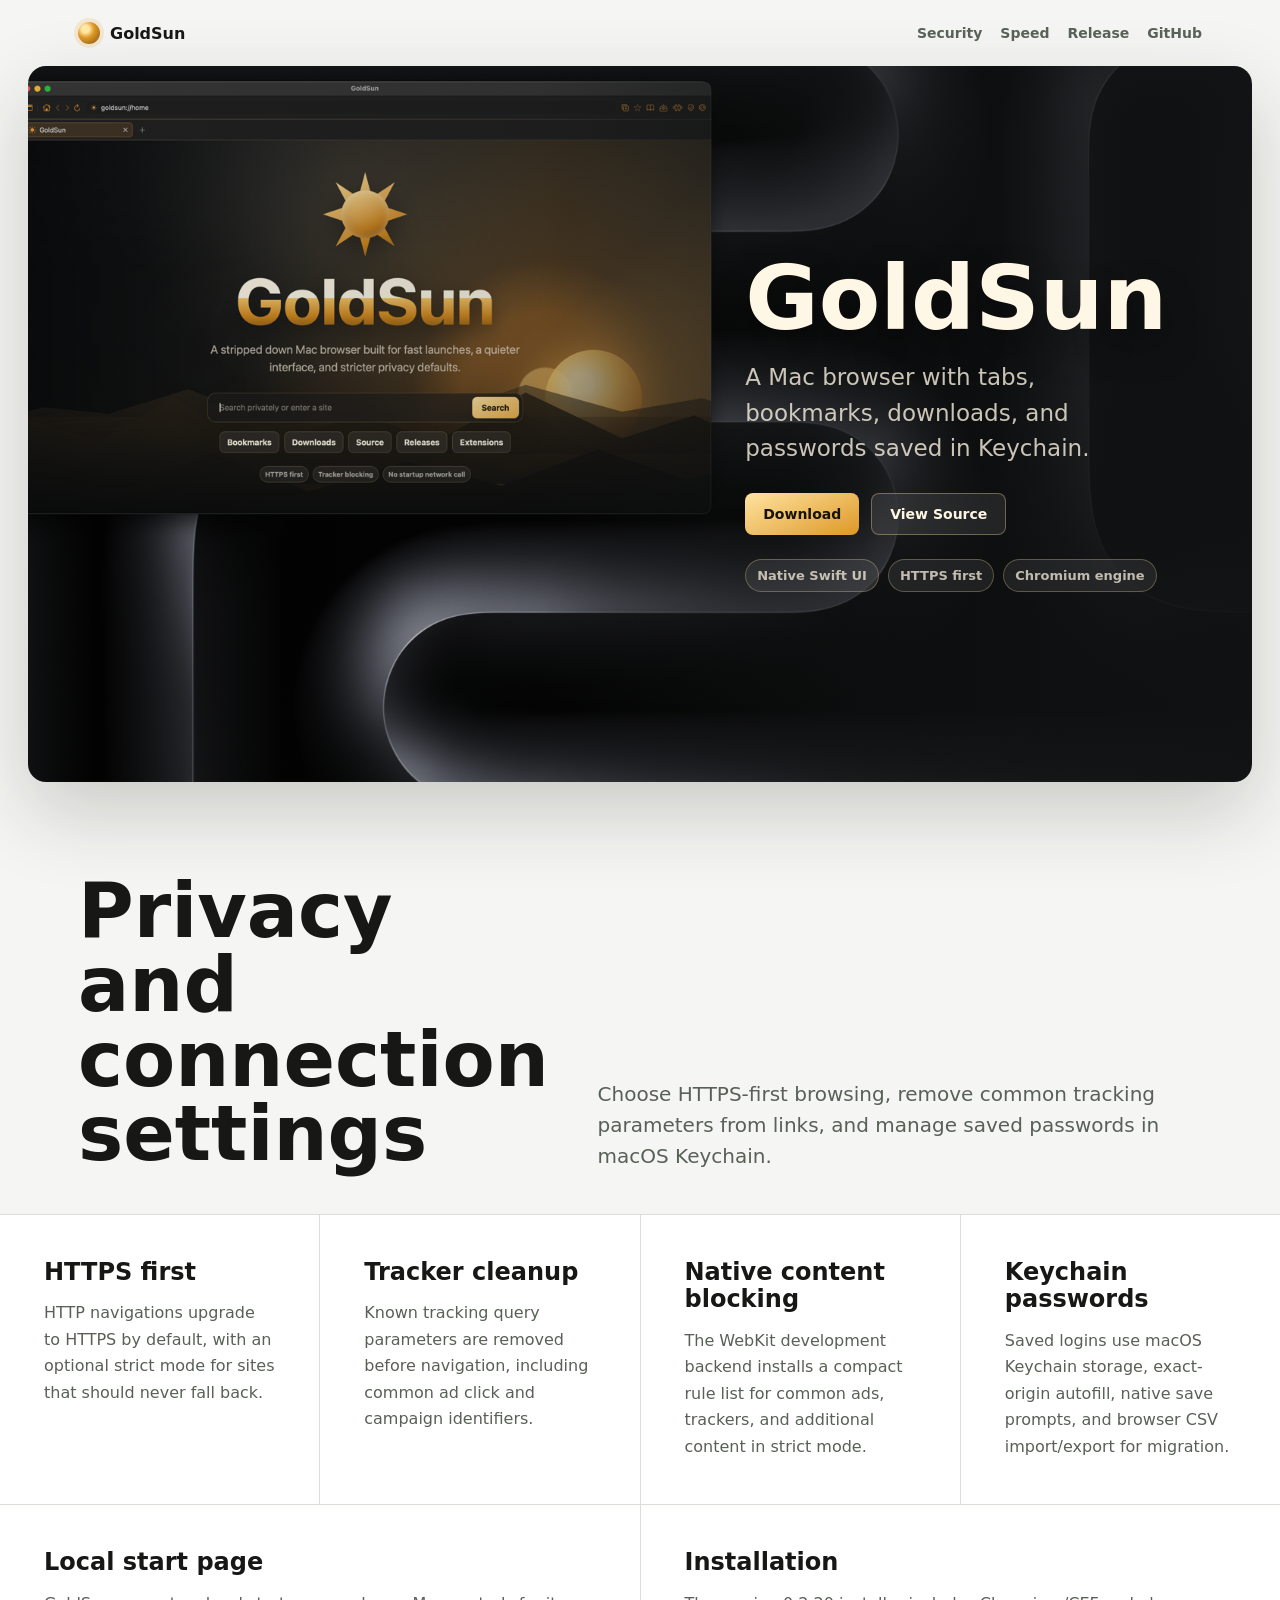
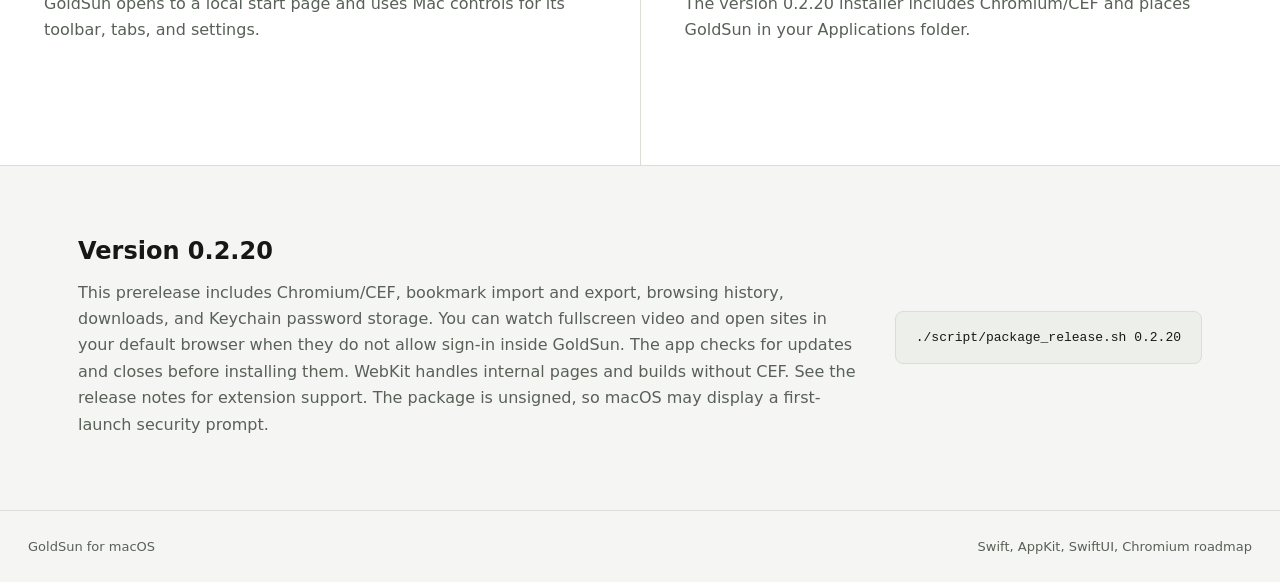
==== commit be23a883: "Use plain language to explain features and installation" ====
--- a/docs/index.html
+++ b/docs/index.html
@@ -3,7 +3,7 @@
   <head>
     <meta charset="utf-8">
     <meta name="viewport" content="width=device-width, initial-scale=1">
-    <meta name="description" content="GoldSun is a stripped-down macOS browser focused on fast launches, native polish, and security-first browsing defaults.">
+    <meta name="description" content="GoldSun is a Mac browser with tabs, bookmarks, Keychain passwords, and HTTPS-first settings.">
     <title>GoldSun for macOS</title>
     <link rel="stylesheet" href="styles.css">
   </head>
@@ -25,7 +25,7 @@
       <section class="hero">
         <div class="hero-copy">
           <h1>GoldSun</h1>
-          <p>A stripped-down Mac browser built for speed, security, and a calmer native feel.</p>
+          <p>A Mac browser with tabs, bookmarks, downloads, and passwords saved in Keychain.</p>
           <div class="actions">
             <a class="button primary" href="https://github.com/eMacTh3Creator/GoldSun/releases/download/v0.2.20/GoldSun-0.2.20.pkg">Download</a>
             <a class="button secondary" href="https://github.com/eMacTh3Creator/GoldSun">View Source</a>
@@ -39,8 +39,8 @@
       </section>
 
       <section id="security" class="intro">
-        <h2>Security without browser bloat.</h2>
-        <p>GoldSun keeps the surface area small while tightening the defaults that matter most in daily browsing.</p>
+        <h2>Privacy and connection settings</h2>
+        <p>Choose HTTPS-first browsing, remove common tracking parameters from links, and manage saved passwords in macOS Keychain.</p>
       </section>
 
       <section class="feature-band">
@@ -54,7 +54,7 @@
         </div>
         <div class="feature">
           <h2>Native content blocking</h2>
-          <p>The WebKit development backend installs a compact rule list for common ads, trackers, and strict-mode noise.</p>
+          <p>The WebKit development backend installs a compact rule list for common ads, trackers, and additional content in strict mode.</p>
         </div>
         <div class="feature">
           <h2>Keychain passwords</h2>
@@ -64,19 +64,19 @@
 
       <section id="speed" class="split">
         <div class="feature">
-          <h2>Fast by design</h2>
-          <p>GoldSun opens to an offline start page, keeps the UI native, and avoids heavy dependencies in the shell. The result is a browser that feels immediate before the Chromium backend work even lands.</p>
+          <h2>Local start page</h2>
+          <p>GoldSun opens to a local start page and uses Mac controls for its toolbar, tabs, and settings.</p>
         </div>
         <div class="feature">
-          <h2>Polished where it counts</h2>
-          <p>Version 0.2.20 ships the pinned Chromium/CEF runtime in the public installer and uses a versioned GoldSun installer screen so users know exactly what they are installing.</p>
+          <h2>Installation</h2>
+          <p>The version 0.2.20 installer includes Chromium/CEF and places GoldSun in your Applications folder.</p>
         </div>
       </section>
 
       <section id="release" class="release">
         <div>
           <h2>Version 0.2.20</h2>
-          <p>The prerelease package opens as a versioned GoldSun installer and installs GoldSun into Applications with a Dock/Finder icon, the refreshed mountain start page, native bookmarks with browser import/export, built-in bookmark, history, download, and password pages, Keychain-backed password storage with save prompts, default-browser registration metadata, signed-build passkey readiness, top tab bar browsing, the pinned Chromium/CEF runtime with helper apps, YouTube-compatible fullscreen video, a default-browser handoff for sites that block embedded sign-in, a downloads popover, auto update checks that quit GoldSun before installation, and security-first defaults. WebKit remains the fallback for internal pages and builds without CEF. Chrome Web Store installation controls are hidden in this package; see the release notes for extension support. The package is unsigned, so macOS may display a first-launch security prompt.</p>
+          <p>This prerelease includes Chromium/CEF, bookmark import and export, browsing history, downloads, and Keychain password storage. You can watch fullscreen video and open sites in your default browser when they do not allow sign-in inside GoldSun. The app checks for updates and closes before installing them. WebKit handles internal pages and builds without CEF. See the release notes for extension support. The package is unsigned, so macOS may display a first-launch security prompt.</p>
         </div>
         <pre><code>./script/package_release.sh 0.2.20</code></pre>
       </section>
